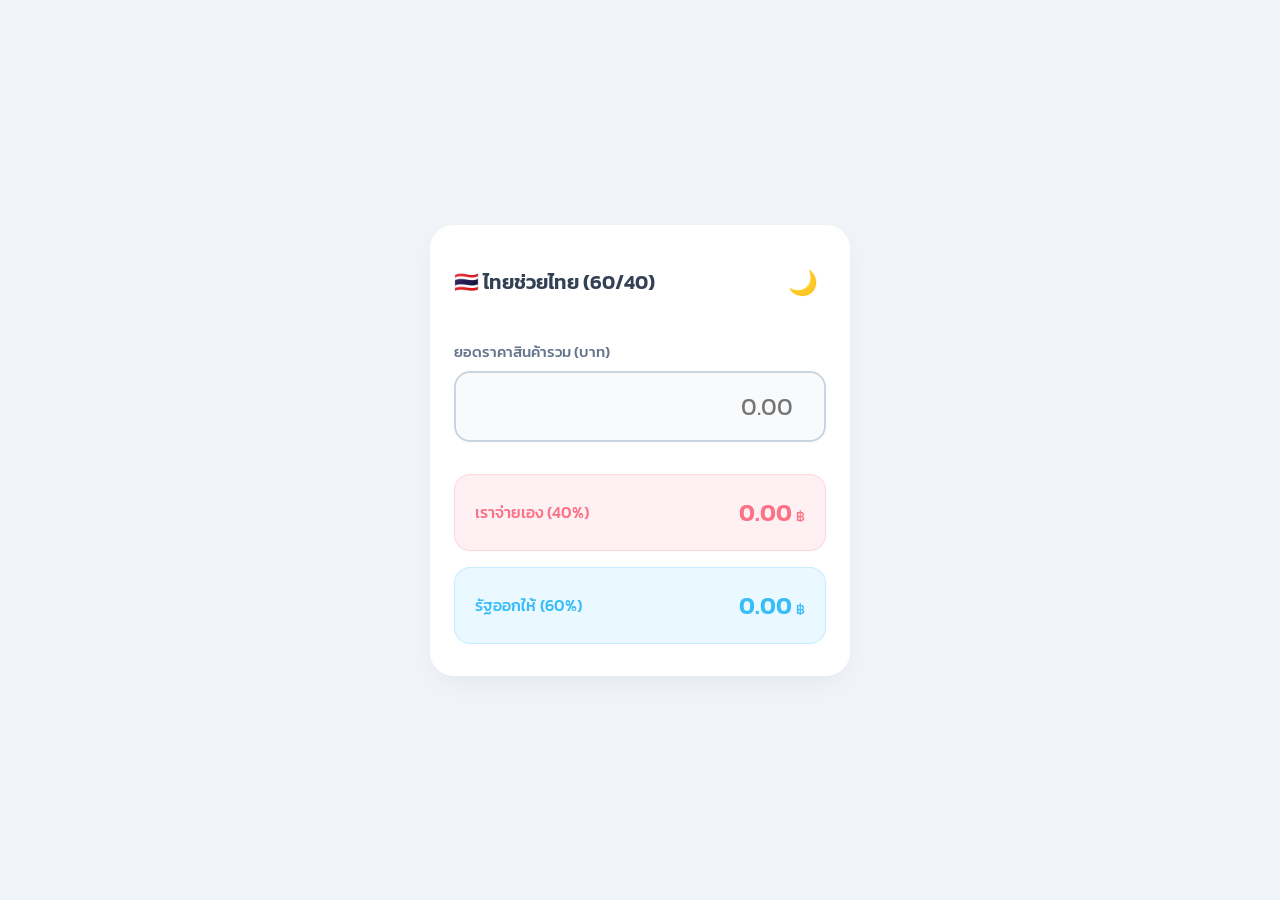
==== index.html @ c2e8a0d6 "m" ====
<!DOCTYPE html>
<html lang="th">
<head>
    <meta charset="UTF-8">
    <!-- ตั้งค่า Viewport ให้รองรับ Mobile-first -->
    <meta name="viewport" content="width=device-width, initial-scale=1.0, maximum-scale=1.0, user-scalable=no">
    <title>คำนวณไทยช่วยไทย 60/40</title>
    
    <!-- นำเข้าฟอนต์ Kanit จาก Google Fonts -->
    <link href="https://fonts.googleapis.com/css2?family=Kanit:wght@300;400;500;600&display=swap" rel="stylesheet">
    
    <!-- ================= CSS ================= -->
    <style>
        /* ตั้งค่าตัวแปรสีสำหรับ Light Mode (โทนสว่าง สบายตา) */
        :root {
            --bg-color: #f0f4f8;
            --card-bg: #ffffff;
            --text-main: #334155;
            --text-sub: #64748b;
            --input-bg: #f8fafc;
            --input-border: #cbd5e1;
            --accent-user: #fb7185; /* สีชมพูอมแดงน่ารักๆ สำหรับเราจ่าย */
            --accent-gov: #38bdf8;  /* สีฟ้าสดใส สำหรับรัฐจ่าย */
            --shadow: 0 10px 25px -5px rgba(0, 0, 0, 0.05);
            --radius: 24px;
        }

        /* ตั้งค่าตัวแปรสีสำหรับ Dark Mode (โทนมืด ไม่แสบตา) */
        [data-theme="dark"] {
            --bg-color: #0f172a;
            --card-bg: #1e293b;
            --text-main: #f8fafc;
            --text-sub: #94a3b8;
            --input-bg: #0f172a;
            --input-border: #334155;
            --accent-user: #f43f5e;
            --accent-gov: #0ea5e9;
            --shadow: 0 10px 25px -5px rgba(0, 0, 0, 0.3);
        }

        /* รีเซ็ตค่าเริ่มต้นและฟอนต์ */
        * {
            box-sizing: border-box;
            margin: 0;
            padding: 0;
            font-family: 'Kanit', sans-serif;
            transition: background-color 0.3s ease, color 0.3s ease;
        }

        body {
            background-color: var(--bg-color);
            color: var(--text-main);
            display: flex;
            justify-content: center;
            align-items: center;
            min-height: 100vh;
            padding: 1rem;
        }

        /* คอนเทนเนอร์หลักของแอป (รองรับจอเล็ก 320px) */
        .app-container {
            background-color: var(--card-bg);
            width: 100%;
            max-width: 420px; /* ขนาดจำลองเหมือนเปิดแอปในมือถือ */
            padding: 2rem 1.5rem;
            border-radius: var(--radius);
            box-shadow: var(--shadow);
            position: relative;
        }

        /* ส่วนหัวและปุ่มเปลี่ยนธีม */
        .header {
            display: flex;
            justify-content: space-between;
            align-items: center;
            margin-bottom: 2rem;
        }

        .header h1 {
            font-size: 1.25rem;
            font-weight: 600;
        }

        .theme-toggle {
            background: none;
            border: none;
            font-size: 1.5rem;
            cursor: pointer;
            color: var(--text-main);
            padding: 0.5rem;
            border-radius: 50%;
        }

        /* กล่องกรอกข้อมูล */
        .input-group {
            margin-bottom: 2rem;
        }

        .input-group label {
            display: block;
            font-size: 0.95rem;
            font-weight: 500;
            color: var(--text-sub);
            margin-bottom: 0.5rem;
        }

        .input-group input {
            width: 100%;
            padding: 1rem;
            font-size: 1.5rem;
            text-align: right;
            border: 2px solid var(--input-border);
            border-radius: 16px;
            background-color: var(--input-bg);
            color: var(--text-main);
            outline: none;
            transition: border-color 0.3s ease;
        }

        .input-group input:focus {
            border-color: var(--accent-gov);
        }

        /* กล่องแสดงผลลัพธ์ */
        .result-container {
            display: flex;
            flex-direction: column;
            gap: 1rem;
        }

        .result-box {
            padding: 1.25rem;
            border-radius: 16px;
            display: flex;
            justify-content: space-between;
            align-items: center;
        }

        .result-box.user {
            background-color: rgba(251, 113, 133, 0.1);
            border: 1px solid rgba(251, 113, 133, 0.2);
        }
        [data-theme="dark"] .result-box.user {
            background-color: rgba(244, 63, 94, 0.15);
            border-color: rgba(244, 63, 94, 0.3);
        }

        .result-box.gov {
            background-color: rgba(56, 189, 248, 0.1);
            border: 1px solid rgba(56, 189, 248, 0.2);
        }
        [data-theme="dark"] .result-box.gov {
            background-color: rgba(14, 165, 233, 0.15);
            border-color: rgba(14, 165, 233, 0.3);
        }

        .result-label {
            font-size: 1rem;
            font-weight: 500;
        }

        .result-box.user .result-label { color: var(--accent-user); }
        .result-box.gov .result-label { color: var(--accent-gov); }

        .result-value {
            font-size: 1.5rem;
            font-weight: 600;
        }

        .result-box.user .result-value { color: var(--accent-user); }
        .result-box.gov .result-value { color: var(--accent-gov); }

        .unit {
            font-size: 0.9rem;
            font-weight: 400;
            margin-left: 0.25rem;
        }

        /* ปรับให้เล็กลงอีกนิดสำหรับ iPhone 5s (width: 320px) */
        @media (max-width: 360px) {
            .app-container {
                padding: 1.5rem 1rem;
            }
            .result-value {
                font-size: 1.25rem;
            }
            .header h1 {
                font-size: 1.1rem;
            }
        }
    </style>
</head>
<body>

    <!-- ================= HTML ================= -->
    <div class="app-container ">
        <div class="header">
            <h1>🇹🇭 ไทยช่วยไทย (60/40)</h1>
            <button class="theme-toggle" id="themeToggle" aria-label="เปลี่ยนธีม">🌙</button>
        </div>

        <div class="input-group">
            <label for="totalAmount">ยอดราคาสินค้ารวม (บาท)</label>
            <input type="number" id="totalAmount" placeholder="0.00" inputmode="decimal">
        </div>

        <div class="result-container">
            <div class="result-box user">
                <div class="result-label">เราจ่ายเอง (40%)</div>
                <div class="result-value"><span id="userPay">0.00</span><span class="unit">฿</span></div>
            </div>
            
            <div class="result-box gov">
                <div class="result-label">รัฐออกให้ (60%)</div>
                <div class="result-value"><span id="govPay">0.00</span><span class="unit">฿</span></div>
            </div>
        </div>
    </div>

    <!-- ================= JavaScript ================= -->
    <script>
        // ฟังก์ชันคำนวณแบบ Real-time
        const totalAmountInput = document.getElementById('totalAmount');
        const userPayText = document.getElementById('userPay');
        const govPayText = document.getElementById('govPay');

        totalAmountInput.addEventListener('input', function() {
            let total = parseFloat(this.value);
            
            if (isNaN(total) || total < 0) {
                userPayText.textContent = "0.00";
                govPayText.textContent = "0.00";
                return;
            }

            // คำนวณ 40% และ 60%
            let userPay = total * 0.40;
            let govPay = total * 0.60;

            // จัดรูปแบบตัวเลขให้มีทศนิยม 2 ตำแหน่งและมีลูกน้ำ (Comma)
            userPayText.textContent = userPay.toLocaleString('th-TH', { minimumFractionDigits: 2, maximumFractionDigits: 2 });
            govPayText.textContent = govPay.toLocaleString('th-TH', { minimumFractionDigits: 2, maximumFractionDigits: 2 });
        });

        // ฟังก์ชันสลับ Dark Mode / Light Mode
        const themeToggleBtn = document.getElementById('themeToggle');
        let isDarkMode = false;

        themeToggleBtn.addEventListener('click', () => {
            isDarkMode = !isDarkMode;
            if (isDarkMode) {
                document.documentElement.setAttribute('data-theme', 'dark');
                themeToggleBtn.textContent = '☀️'; // เปลี่ยนไอคอนเป็นพระอาทิตย์
            } else {
                document.documentElement.removeAttribute('data-theme');
                themeToggleBtn.textContent = '🌙'; // เปลี่ยนไอคอนเป็นพระจันทร์
            }
        });
    </script>
</body>
</html>
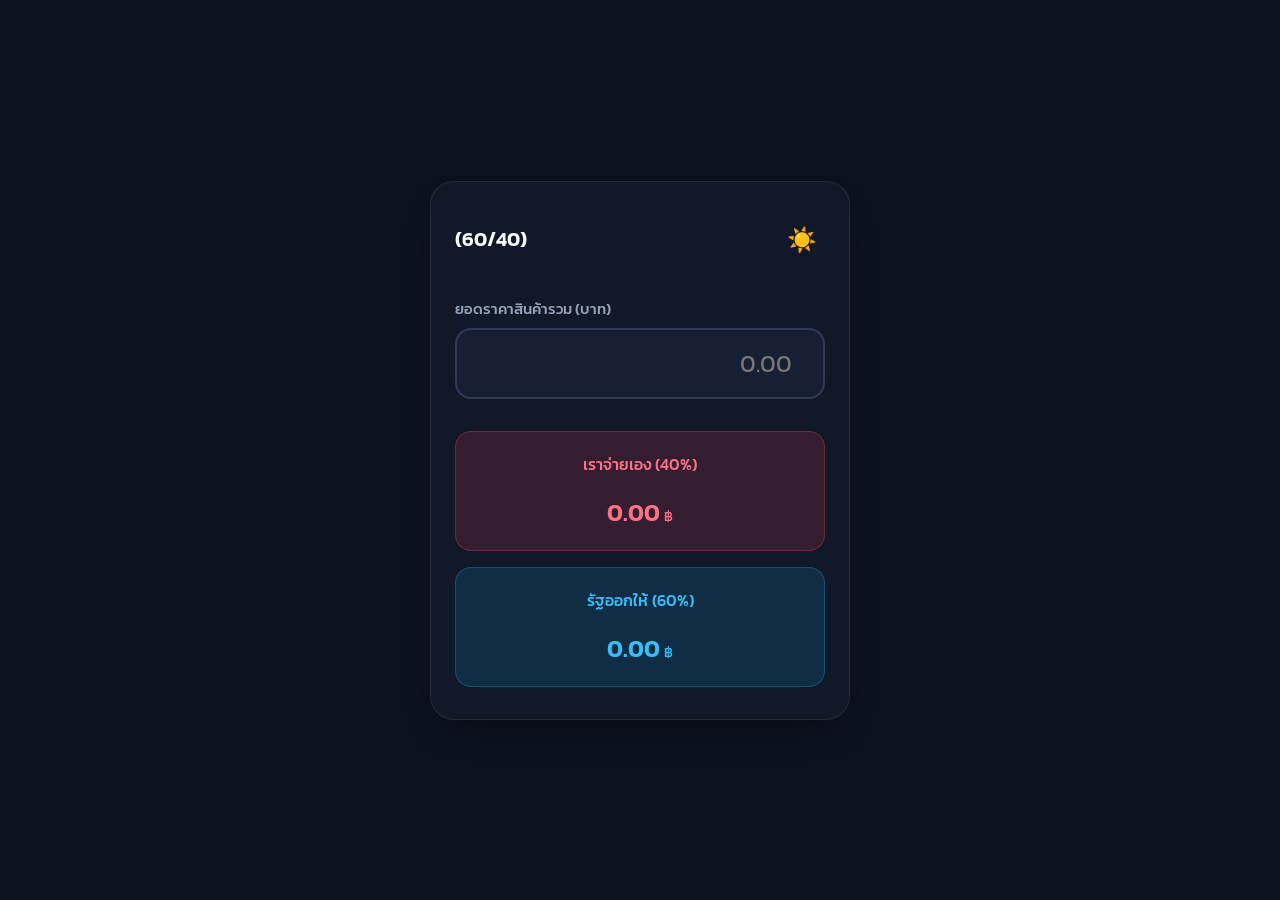
==== commit c4e23455: "ีย" ====
--- a/index.html
+++ b/index.html
@@ -2,260 +2,32 @@
 <html lang="th">
 <head>
     <meta charset="UTF-8">
-    <!-- ตั้งค่า Viewport ให้รองรับ Mobile-first -->
     <meta name="viewport" content="width=device-width, initial-scale=1.0, maximum-scale=1.0, user-scalable=no">
     <title>คำนวณไทยช่วยไทย 60/40</title>
-    
-    <!-- นำเข้าฟอนต์ Kanit จาก Google Fonts -->
     <link href="https://fonts.googleapis.com/css2?family=Kanit:wght@300;400;500;600&display=swap" rel="stylesheet">
-    
-    <!-- ================= CSS ================= -->
-    <style>
-        /* ตั้งค่าตัวแปรสีสำหรับ Light Mode (โทนสว่าง สบายตา) */
-        :root {
-            --bg-color: #f0f4f8;
-            --card-bg: #ffffff;
-            --text-main: #334155;
-            --text-sub: #64748b;
-            --input-bg: #f8fafc;
-            --input-border: #cbd5e1;
-            --accent-user: #fb7185; /* สีชมพูอมแดงน่ารักๆ สำหรับเราจ่าย */
-            --accent-gov: #38bdf8;  /* สีฟ้าสดใส สำหรับรัฐจ่าย */
-            --shadow: 0 10px 25px -5px rgba(0, 0, 0, 0.05);
-            --radius: 24px;
-        }
-
-        /* ตั้งค่าตัวแปรสีสำหรับ Dark Mode (โทนมืด ไม่แสบตา) */
-        [data-theme="dark"] {
-            --bg-color: #0f172a;
-            --card-bg: #1e293b;
-            --text-main: #f8fafc;
-            --text-sub: #94a3b8;
-            --input-bg: #0f172a;
-            --input-border: #334155;
-            --accent-user: #f43f5e;
-            --accent-gov: #0ea5e9;
-            --shadow: 0 10px 25px -5px rgba(0, 0, 0, 0.3);
-        }
-
-        /* รีเซ็ตค่าเริ่มต้นและฟอนต์ */
-        * {
-            box-sizing: border-box;
-            margin: 0;
-            padding: 0;
-            font-family: 'Kanit', sans-serif;
-            transition: background-color 0.3s ease, color 0.3s ease;
-        }
-
-        body {
-            background-color: var(--bg-color);
-            color: var(--text-main);
-            display: flex;
-            justify-content: center;
-            align-items: center;
-            min-height: 100vh;
-            padding: 1rem;
-        }
-
-        /* คอนเทนเนอร์หลักของแอป (รองรับจอเล็ก 320px) */
-        .app-container {
-            background-color: var(--card-bg);
-            width: 100%;
-            max-width: 420px; /* ขนาดจำลองเหมือนเปิดแอปในมือถือ */
-            padding: 2rem 1.5rem;
-            border-radius: var(--radius);
-            box-shadow: var(--shadow);
-            position: relative;
-        }
-
-        /* ส่วนหัวและปุ่มเปลี่ยนธีม */
-        .header {
-            display: flex;
-            justify-content: space-between;
-            align-items: center;
-            margin-bottom: 2rem;
-        }
-
-        .header h1 {
-            font-size: 1.25rem;
-            font-weight: 600;
-        }
-
-        .theme-toggle {
-            background: none;
-            border: none;
-            font-size: 1.5rem;
-            cursor: pointer;
-            color: var(--text-main);
-            padding: 0.5rem;
-            border-radius: 50%;
-        }
-
-        /* กล่องกรอกข้อมูล */
-        .input-group {
-            margin-bottom: 2rem;
-        }
-
-        .input-group label {
-            display: block;
-            font-size: 0.95rem;
-            font-weight: 500;
-            color: var(--text-sub);
-            margin-bottom: 0.5rem;
-        }
-
-        .input-group input {
-            width: 100%;
-            padding: 1rem;
-            font-size: 1.5rem;
-            text-align: right;
-            border: 2px solid var(--input-border);
-            border-radius: 16px;
-            background-color: var(--input-bg);
-            color: var(--text-main);
-            outline: none;
-            transition: border-color 0.3s ease;
-        }
-
-        .input-group input:focus {
-            border-color: var(--accent-gov);
-        }
-
-        /* กล่องแสดงผลลัพธ์ */
-        .result-container {
-            display: flex;
-            flex-direction: column;
-            gap: 1rem;
-        }
-
-        .result-box {
-            padding: 1.25rem;
-            border-radius: 16px;
-            display: flex;
-            justify-content: space-between;
-            align-items: center;
-        }
-
-        .result-box.user {
-            background-color: rgba(251, 113, 133, 0.1);
-            border: 1px solid rgba(251, 113, 133, 0.2);
-        }
-        [data-theme="dark"] .result-box.user {
-            background-color: rgba(244, 63, 94, 0.15);
-            border-color: rgba(244, 63, 94, 0.3);
-        }
-
-        .result-box.gov {
-            background-color: rgba(56, 189, 248, 0.1);
-            border: 1px solid rgba(56, 189, 248, 0.2);
-        }
-        [data-theme="dark"] .result-box.gov {
-            background-color: rgba(14, 165, 233, 0.15);
-            border-color: rgba(14, 165, 233, 0.3);
-        }
-
-        .result-label {
-            font-size: 1rem;
-            font-weight: 500;
-        }
-
-        .result-box.user .result-label { color: var(--accent-user); }
-        .result-box.gov .result-label { color: var(--accent-gov); }
-
-        .result-value {
-            font-size: 1.5rem;
-            font-weight: 600;
-        }
-
-        .result-box.user .result-value { color: var(--accent-user); }
-        .result-box.gov .result-value { color: var(--accent-gov); }
-
-        .unit {
-            font-size: 0.9rem;
-            font-weight: 400;
-            margin-left: 0.25rem;
-        }
-
-        /* ปรับให้เล็กลงอีกนิดสำหรับ iPhone 5s (width: 320px) */
-        @media (max-width: 360px) {
-            .app-container {
-                padding: 1.5rem 1rem;
-            }
-            .result-value {
-                font-size: 1.25rem;
-            }
-            .header h1 {
-                font-size: 1.1rem;
-            }
-        }
-    </style>
+    <link rel="stylesheet" href="style.css">
 </head>
 <body>
-
-    <!-- ================= HTML ================= -->
     <div class="app-container ">
         <div class="header">
-            <h1>🇹🇭 ไทยช่วยไทย (60/40)</h1>
+            <h1>(60/40)</h1>
             <button class="theme-toggle" id="themeToggle" aria-label="เปลี่ยนธีม">🌙</button>
         </div>
-
         <div class="input-group">
             <label for="totalAmount">ยอดราคาสินค้ารวม (บาท)</label>
             <input type="number" id="totalAmount" placeholder="0.00" inputmode="decimal">
         </div>
-
         <div class="result-container">
             <div class="result-box user">
                 <div class="result-label">เราจ่ายเอง (40%)</div>
                 <div class="result-value"><span id="userPay">0.00</span><span class="unit">฿</span></div>
             </div>
-            
             <div class="result-box gov">
                 <div class="result-label">รัฐออกให้ (60%)</div>
                 <div class="result-value"><span id="govPay">0.00</span><span class="unit">฿</span></div>
             </div>
         </div>
     </div>
-
-    <!-- ================= JavaScript ================= -->
-    <script>
-        // ฟังก์ชันคำนวณแบบ Real-time
-        const totalAmountInput = document.getElementById('totalAmount');
-        const userPayText = document.getElementById('userPay');
-        const govPayText = document.getElementById('govPay');
-
-        totalAmountInput.addEventListener('input', function() {
-            let total = parseFloat(this.value);
-            
-            if (isNaN(total) || total < 0) {
-                userPayText.textContent = "0.00";
-                govPayText.textContent = "0.00";
-                return;
-            }
-
-            // คำนวณ 40% และ 60%
-            let userPay = total * 0.40;
-            let govPay = total * 0.60;
-
-            // จัดรูปแบบตัวเลขให้มีทศนิยม 2 ตำแหน่งและมีลูกน้ำ (Comma)
-            userPayText.textContent = userPay.toLocaleString('th-TH', { minimumFractionDigits: 2, maximumFractionDigits: 2 });
-            govPayText.textContent = govPay.toLocaleString('th-TH', { minimumFractionDigits: 2, maximumFractionDigits: 2 });
-        });
-
-        // ฟังก์ชันสลับ Dark Mode / Light Mode
-        const themeToggleBtn = document.getElementById('themeToggle');
-        let isDarkMode = false;
-
-        themeToggleBtn.addEventListener('click', () => {
-            isDarkMode = !isDarkMode;
-            if (isDarkMode) {
-                document.documentElement.setAttribute('data-theme', 'dark');
-                themeToggleBtn.textContent = '☀️'; // เปลี่ยนไอคอนเป็นพระอาทิตย์
-            } else {
-                document.documentElement.removeAttribute('data-theme');
-                themeToggleBtn.textContent = '🌙'; // เปลี่ยนไอคอนเป็นพระจันทร์
-            }
-        });
-    </script>
+    <script src="script.js"></script>
 </body>
 </html>
--- a/style.css
+++ b/style.css
@@ -0,0 +1,323 @@
+:root {
+    --bg-color: #f0f4f8;
+    --card-bg: #ffffff;
+    --text-main: #334155;
+    --text-sub: #64748b;
+    --input-bg: #f8fafc;
+    --input-border: #cbd5e1;
+    --accent-user: #fb7185;
+    --accent-gov: #38bdf8;
+    --shadow: 0 10px 25px -5px rgba(0, 0, 0, 0.05);
+    --radius: 24px;
+}
+
+[data-theme="dark"] {
+    --bg-color: #0b1220;
+    --card-bg: #111827;
+    --text-main: #f8fafc;
+    --text-sub: #94a3b8;
+    --input-bg: #161f33;
+    --input-border: #2e3a58;
+    --accent-user: #fb7185;
+    --accent-gov: #38bdf8;
+    --shadow: 0 18px 40px -20px rgba(0, 0, 0, 0.6);
+}
+
+body {
+    background-color: var(--bg-color);
+    color: var(--text-main);
+    display: flex;
+    justify-content: center;
+    align-items: center;
+    min-height: 100vh;
+    padding: 1rem;
+}
+
+.app-container {
+    background-color: var(--card-bg);
+    width: 100%;
+    max-width: 420px;
+    padding: 2rem 1.5rem;
+    border-radius: var(--radius);
+    box-shadow: var(--shadow);
+    position: relative;
+    border: 1px solid rgba(255, 255, 255, 0.08);
+}
+
+.header {
+    display: flex;
+    justify-content: space-between;
+    align-items: center;
+    margin-bottom: 2rem;
+}
+
+.header h1 {
+    font-size: 1.35rem;
+    font-weight: 700;
+}
+
+.theme-toggle {
+    background: transparent;
+    border: 1px solid rgba(255, 255, 255, 0.12);
+    font-size: 1.2rem;
+    cursor: pointer;
+    color: var(--text-main);
+    padding: 0.85rem;
+    border-radius: 14px;
+    transition: background-color 0.2s ease, transform 0.2s ease, border-color 0.2s ease;
+}
+
+.theme-toggle:hover {
+    transform: translateY(-1px);
+    background: rgba(255, 255, 255, 0.08);
+}
+
+.input-group {
+    margin-bottom: 1.75rem;
+}
+
+.input-group label {
+    display: block;
+    font-size: 0.95rem;
+    font-weight: 500;
+    color: var(--text-sub);
+    margin-bottom: 0.5rem;
+}
+
+.input-group input {
+    width: 100%;
+    padding: 1rem 0.9rem;
+    font-size: 1.4rem;
+    text-align: right;
+    border: 1px solid var(--input-border);
+    border-radius: 16px;
+    background-color: var(--input-bg);
+    color: var(--text-main);
+    outline: none;
+    transition: border-color 0.2s ease, box-shadow 0.2s ease;
+}
+
+.input-group input:focus {
+    border-color: var(--accent-gov);
+    box-shadow: 0 0 0 3px rgba(14, 165, 233, 0.12);
+}
+
+.result-container {
+    display: grid;
+    grid-template-columns: 1fr 1fr;
+    gap: 1rem;
+}
+
+.result-box {
+    padding: 1.25rem;
+    border-radius: 18px;
+    display: flex;
+    flex-direction: column;
+    justify-content: space-between;
+    min-height: 120px;
+    background-color: rgba(255, 255, 255, 0.03);
+    border: 1px solid rgba(255, 255, 255, 0.08);
+}
+
+.result-box.user {
+    background-color: rgba(251, 113, 133, 0.08);
+}
+
+.result-box.gov {
+    background-color: rgba(56, 189, 248, 0.08);
+}
+
+.result-label {
+    font-size: 0.95rem;
+    font-weight: 600;
+    margin-bottom: 0.5rem;
+}
+
+.result-value {
+    font-size: 1.6rem;
+    font-weight: 700;
+}
+
+.result-box.user .result-label,
+.result-box.user .result-value {
+    color: var(--accent-user);
+}
+
+.result-box.gov .result-label,
+.result-box.gov .result-value {
+    color: var(--accent-gov);
+}
+
+.unit {
+    font-size: 0.9rem;
+    font-weight: 500;
+    margin-left: 0.3rem;
+}
+
+@media (max-width: 520px) {
+    .app-container {
+        padding: 1.75rem 1.25rem;
+    }
+    .result-container {
+        grid-template-columns: 1fr;
+    }
+}
+
+@media (max-width: 360px) {
+    .app-container {
+        padding: 1.5rem 1rem;
+    }
+    .result-value {
+        font-size: 1.35rem;
+    }
+    .header h1 {
+        font-size: 1.15rem;
+    }
+}
+
+* {
+    box-sizing: border-box;
+    margin: 0;
+    padding: 0;
+    font-family: 'Kanit', sans-serif;
+    transition: background-color 0.3s ease, color 0.3s ease;
+}
+
+body {
+    background-color: var(--bg-color);
+    color: var(--text-main);
+    display: flex;
+    justify-content: center;
+    align-items: center;
+    min-height: 100vh;
+    padding: 1rem;
+}
+
+.app-container {
+    background-color: var(--card-bg);
+    width: 100%;
+    max-width: 420px;
+    padding: 2rem 1.5rem;
+    border-radius: var(--radius);
+    box-shadow: var(--shadow);
+    position: relative;
+}
+
+.header {
+    display: flex;
+    justify-content: space-between;
+    align-items: center;
+    margin-bottom: 2rem;
+}
+
+.header h1 {
+    font-size: 1.25rem;
+    font-weight: 600;
+}
+
+.theme-toggle {
+    background: none;
+    border: none;
+    font-size: 1.5rem;
+    cursor: pointer;
+    color: var(--text-main);
+    padding: 0.5rem;
+    border-radius: 50%;
+}
+
+.input-group {
+    margin-bottom: 2rem;
+}
+
+.input-group label {
+    display: block;
+    font-size: 0.95rem;
+    font-weight: 500;
+    color: var(--text-sub);
+    margin-bottom: 0.5rem;
+}
+
+.input-group input {
+    width: 100%;
+    padding: 1rem;
+    font-size: 1.5rem;
+    text-align: right;
+    border: 2px solid var(--input-border);
+    border-radius: 16px;
+    background-color: var(--input-bg);
+    color: var(--text-main);
+    outline: none;
+    transition: border-color 0.3s ease;
+}
+
+.input-group input:focus {
+    border-color: var(--accent-gov);
+}
+
+.result-container {
+    display: flex;
+    flex-direction: column;
+    gap: 1rem;
+}
+
+.result-box {
+    padding: 1.25rem;
+    border-radius: 16px;
+    display: flex;
+    justify-content: space-between;
+    align-items: center;
+}
+
+.result-box.user {
+    background-color: rgba(251, 113, 133, 0.1);
+    border: 1px solid rgba(251, 113, 133, 0.2);
+}
+
+[data-theme="dark"] .result-box.user {
+    background-color: rgba(244, 63, 94, 0.15);
+    border-color: rgba(244, 63, 94, 0.3);
+}
+
+.result-box.gov {
+    background-color: rgba(56, 189, 248, 0.1);
+    border: 1px solid rgba(56, 189, 248, 0.2);
+}
+
+[data-theme="dark"] .result-box.gov {
+    background-color: rgba(14, 165, 233, 0.15);
+    border-color: rgba(14, 165, 233, 0.3);
+}
+
+.result-label {
+    font-size: 1rem;
+    font-weight: 500;
+}
+
+.result-box.user .result-label { color: var(--accent-user); }
+.result-box.gov .result-label { color: var(--accent-gov); }
+
+.result-value {
+    font-size: 1.5rem;
+    font-weight: 600;
+}
+
+.result-box.user .result-value { color: var(--accent-user); }
+.result-box.gov .result-value { color: var(--accent-gov); }
+
+.unit {
+    font-size: 0.9rem;
+    font-weight: 400;
+    margin-left: 0.25rem;
+}
+
+@media (max-width: 360px) {
+    .app-container {
+        padding: 1.5rem 1rem;
+    }
+    .result-value {
+        font-size: 1.25rem;
+    }
+    .header h1 {
+        font-size: 1.1rem;
+    }
+}
